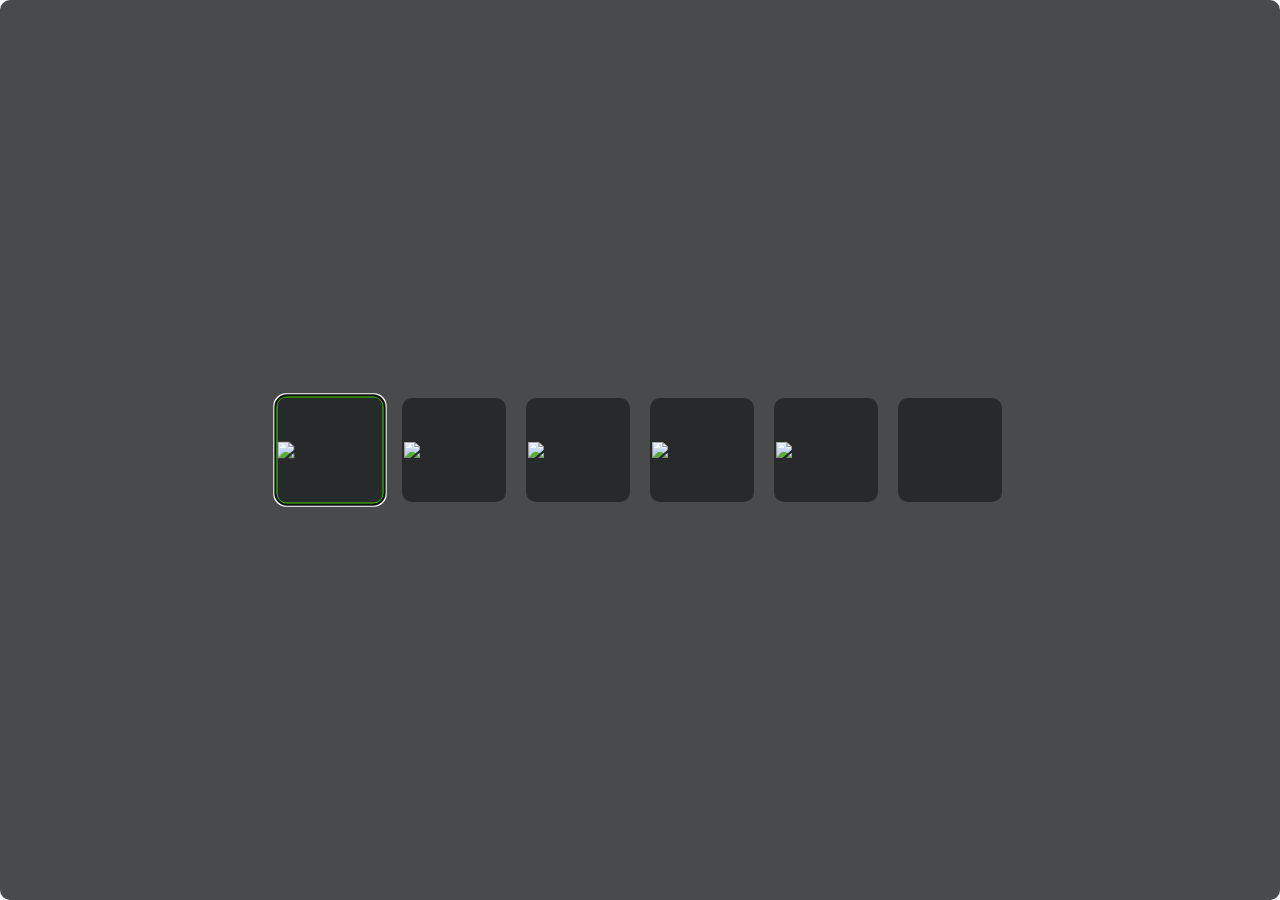
==== index.html @ 9dc302f0 "Add files via upload" ====
<!DOCTYPE html>
<html lang="pt-br">
<head>
    <meta charset="UTF-8">
    <meta name="viewport" content="width=device-width, initial-scale=1.0">
    <title>Site com Menu Centralizado</title>
    <link rel="stylesheet" href="styles.css">
</head>
<body>
    <div class="menu-container">
        <nav class="centralizado">
            <ul>
                <li><a href="pg1.html"><img src="https://fontmeme.com/images/Marvel-Logo.jpg"></a></li>
                <li><a href="xman"><img src="https://preview.redd.it/wq5l33dl4i471.png?auto=webp&s=437ec6c0ac2ad4efa926c4ffc441da5f0da620d2"></a></li>
                <li><a href="#torrents"><img src="https://images.seeklogo.com/logo-png/26/1/torrent-logo-png_seeklogo-267392.png"></a></li>
                <li><a href="#googledrive"><img src="https://images.seeklogo.com/logo-png/52/1/google-drive-logo-png_seeklogo-522460.png"></a></li>
                <li><a href="#dc"><img src="https://seeklogo.com/images/D/dc-comics-logo-13C9D9E8BD-seeklogo.com.png"></a></li>
                <li><a href="#googledrive"><img src=""></a></li>
            </ul>
        </nav>
    </div>

    <script src="scripts.js"></script>
</body>
</html>
---- styles.css ----
body {
    font-family: Arial, sans-serif;
    background-image: url('https://4kwallpapers.com/images/walls/thumbs_3t/8710.jpg');
    background-size: cover; /* Faz a imagem cobrir todo o fundo */
    background-position: center; /* Centraliza a imagem no fundo */
    background-attachment: fixed; /* A imagem ficará fixa durante o rolar da página */
    color: #fff; /* Texto branco para contraste */
    margin: 0;
    padding: 0;
}

.menu-container {
    position: relative;
    width: 100%;
    height: 100vh;
    display: flex;
    justify-content: center;
    align-items: center;
    background-color: rgba(27, 29, 31, 0.8); /* Fundo semi-transparente para contraste */
    border-radius: 10px; /* Bordas arredondadas na área do menu */
}

.centralizado ul  {
    list-style-type: none;
    padding: 0;
    margin: 0;
    display: flex;
    gap: 20px;
    flex-wrap: wrap; /* Permite que os itens se movam para a linha seguinte em telas menores */
    justify-content: center; /* Garante que os itens fiquem centralizados */
}

.centralizado li {
    display: inline-block;
}
li img {
    width: 100%;
}
.centralizado a{
   
    text-decoration: none;
    color: #fff; /* Texto branco */
    font-size: 18px;
    width: 100px; /* Largura fixa de 100px */
    height: 100px; /* Altura de 100px para torná-los quadrados */
    display: flex;
    justify-content: center;
    align-items: center;
    text-align: center;
    border-radius: 10px; /* Bordas arredondadas */
    background-color: rgba(27, 29, 31, 0.7); /* Fundo escuro semi-transparente */
    border: 2px solid transparent; /* Borda invisível inicialmente */
    transition: border 0.3s, transform 0.2s; /* Animação suave */
}

/* Efeitos de hover, foco e clique */
.centralizado a:hover,
.centralizado a:focus {
    border-color: #44d200; /* Contorno verde quando hover ou foco */
    transform: scale(1.05); /* Efeito de aumento suave */
}

.centralizado a:active {
    background-color: #333; /* Fundo escuro ao clicar */
}

/* Estilos responsivos */
@media (max-width: 768px) {
    .centralizado ul {
        flex-direction: column; /* Empilha os itens em telas menores */
    }

    .centralizado a {
        width: 100px; /* Largura fixada para 100px em dispositivos menores */
        height: 100px; /* Altura fixada para 100px em dispositivos menores */
        font-size: 16px; /* Tamanho da fonte ajustado */
    }
}

@media (max-width: 480px) {
    .centralizado a {
        width: 100px; /* Largura fixada para 100px em dispositivos menores */
        height: 100px; /* Altura fixada para 100px em dispositivos menores */
        font-size: 12px; /* Tamanho da fonte ajustado */
    }
}
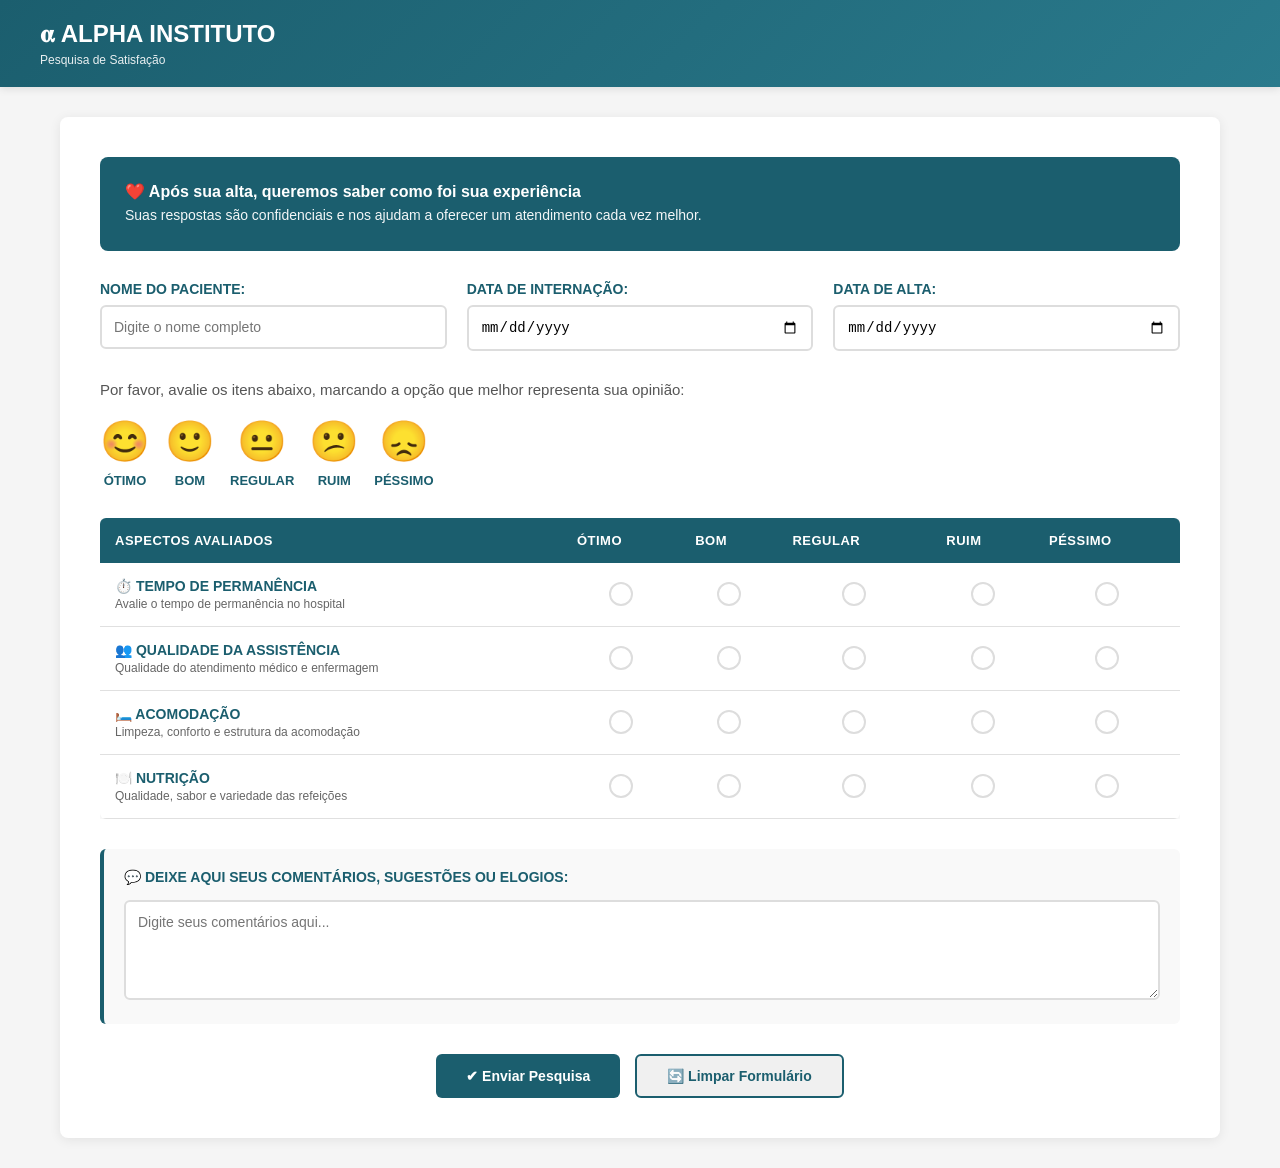
==== commit fc5c2cd3: "Add files via upload" ====
--- a/index.html
+++ b/index.html
@@ -1,25 +1,703 @@
-<!DOCTYPE html>
-<html lang="pt-br">
-<head>
-    <meta charset="UTF-8">
-    <meta name="viewport" content="width=device-width, initial-scale=1.0">
-    <title>Site com Menu Centralizado</title>
-    <link rel="stylesheet" href="styles.css">
-</head>
-<body>
-    <div class="menu-container">
-        <nav class="centralizado">
-            <ul>
-                <li><a href="pg1.html"><img src="https://fontmeme.com/images/Marvel-Logo.jpg"></a></li>
-                <li><a href="xman"><img src="https://preview.redd.it/wq5l33dl4i471.png?auto=webp&s=437ec6c0ac2ad4efa926c4ffc441da5f0da620d2"></a></li>
-                <li><a href="#torrents"><img src="https://images.seeklogo.com/logo-png/26/1/torrent-logo-png_seeklogo-267392.png"></a></li>
-                <li><a href="#googledrive"><img src="https://images.seeklogo.com/logo-png/52/1/google-drive-logo-png_seeklogo-522460.png"></a></li>
-                <li><a href="#dc"><img src="https://seeklogo.com/images/D/dc-comics-logo-13C9D9E8BD-seeklogo.com.png"></a></li>
-                <li><a href="#googledrive"><img src=""></a></li>
-            </ul>
-        </nav>
-    </div>
-
-    <script src="scripts.js"></script>
-</body>
-</html>
+<!DOCTYPE html>
+<html lang="pt-BR">
+<head>
+    <meta charset="UTF-8">
+    <meta name="viewport" content="width=device-width, initial-scale=1.0">
+    <title>Sistema de Pesquisa de Satisfação - Alpha Instituto</title>
+    <style>
+        * {
+            margin: 0;
+            padding: 0;
+            box-sizing: border-box;
+        }
+
+        body {
+            font-family: -apple-system, BlinkMacSystemFont, 'Segoe UI', Arial, sans-serif;
+            background-color: #f5f5f5;
+            color: #333;
+        }
+
+        /* Header */
+        .header {
+            background: linear-gradient(135deg, #1B5E6E 0%, #2a7a8c 100%);
+            color: white;
+            padding: 20px 30px;
+            box-shadow: 0 2px 8px rgba(0,0,0,0.1);
+        }
+
+        .header-content {
+            max-width: 1200px;
+            margin: 0 auto;
+            display: flex;
+            justify-content: space-between;
+            align-items: center;
+        }
+
+        .logo-section h1 {
+            font-size: 24px;
+            margin-bottom: 5px;
+        }
+
+        .logo-section p {
+            font-size: 12px;
+            opacity: 0.9;
+        }
+
+        /* Menu Navigation */
+        .menu-nav {
+            display: flex;
+            gap: 10px;
+        }
+
+        .menu-btn {
+            background: rgba(255,255,255,0.2);
+            border: 2px solid transparent;
+            color: white;
+            padding: 10px 20px;
+            border-radius: 6px;
+            cursor: pointer;
+            font-weight: 600;
+            font-size: 14px;
+            transition: all 0.3s;
+        }
+
+        .menu-btn:hover {
+            background: rgba(255,255,255,0.3);
+        }
+
+        .menu-btn.active {
+            background: white;
+            color: #1B5E6E;
+            border-color: white;
+        }
+
+        /* Container */
+        .container {
+            max-width: 1200px;
+            margin: 30px auto;
+            padding: 0 20px;
+        }
+
+        /* Pages */
+        .page {
+            display: none;
+            background: white;
+            border-radius: 8px;
+            padding: 40px;
+            box-shadow: 0 2px 12px rgba(0,0,0,0.08);
+        }
+
+        .page.active {
+            display: block;
+        }
+
+        /* Survey Page */
+        .info-box {
+            background-color: #1B5E6E;
+            color: white;
+            padding: 25px;
+            margin-bottom: 30px;
+            border-radius: 8px;
+            display: flex;
+            gap: 15px;
+            align-items: flex-start;
+        }
+
+        .info-box h3 {
+            font-size: 16px;
+            margin-bottom: 5px;
+            font-weight: 600;
+        }
+
+        .info-box p {
+            font-size: 14px;
+            opacity: 0.95;
+            line-height: 1.4;
+        }
+
+        .form-row {
+            display: grid;
+            grid-template-columns: 1fr 1fr 1fr;
+            gap: 20px;
+            margin-bottom: 30px;
+        }
+
+        .form-group {
+            display: flex;
+            flex-direction: column;
+        }
+
+        .form-group label {
+            font-weight: 600;
+            color: #1B5E6E;
+            margin-bottom: 8px;
+            font-size: 14px;
+        }
+
+        .form-group input, .form-group select {
+            padding: 12px;
+            border: 2px solid #ddd;
+            border-radius: 6px;
+            font-size: 14px;
+            transition: border-color 0.3s;
+        }
+
+        .form-group input:focus, .form-group select:focus {
+            outline: none;
+            border-color: #1B5E6E;
+        }
+
+        .ratings-header p {
+            font-size: 15px;
+            color: #555;
+            margin-bottom: 20px;
+        }
+
+        .emoji-options {
+            display: flex;
+            gap: 15px;
+            margin-bottom: 30px;
+            flex-wrap: wrap;
+        }
+
+        .emoji-option {
+            display: flex;
+            flex-direction: column;
+            align-items: center;
+            gap: 8px;
+            cursor: pointer;
+        }
+
+        .emoji {
+            font-size: 40px;
+            transition: transform 0.2s;
+        }
+
+        .emoji-option:hover .emoji {
+            transform: scale(1.1);
+        }
+
+        .emoji-label {
+            font-size: 13px;
+            font-weight: 600;
+            color: #1B5E6E;
+        }
+
+        .table-wrapper {
+            overflow-x: auto;
+            margin: 30px 0;
+        }
+
+        table {
+            width: 100%;
+            border-collapse: collapse;
+            background: white;
+            box-shadow: 0 2px 8px rgba(0,0,0,0.08);
+            border-radius: 6px;
+            overflow: hidden;
+        }
+
+        table th {
+            background-color: #1B5E6E;
+            color: white;
+            padding: 15px;
+            text-align: left;
+            font-weight: 600;
+            font-size: 13px;
+            text-transform: uppercase;
+            letter-spacing: 0.5px;
+        }
+
+        table td {
+            padding: 15px;
+            border-bottom: 1px solid #e0e0e0;
+            font-size: 14px;
+        }
+
+        .aspect-name {
+            font-weight: 600;
+            color: #1B5E6E;
+        }
+
+        .aspect-description {
+            font-size: 12px;
+            color: #666;
+            margin-top: 3px;
+        }
+
+        .rating-circle {
+            width: 24px;
+            height: 24px;
+            border: 2px solid #ddd;
+            border-radius: 50%;
+            margin: 0 auto;
+            cursor: pointer;
+            transition: all 0.3s;
+        }
+
+        .rating-circle:hover {
+            border-color: #1B5E6E;
+            background-color: #f0f0f0;
+        }
+
+        .rating-circle.selected {
+            background-color: #1B5E6E;
+            border-color: #1B5E6E;
+        }
+
+        .comments-section {
+            background-color: #f9f9f9;
+            padding: 20px;
+            margin: 30px 0;
+            border-radius: 6px;
+            border-left: 4px solid #1B5E6E;
+        }
+
+        .comments-section textarea {
+            width: 100%;
+            padding: 12px;
+            border: 2px solid #ddd;
+            border-radius: 6px;
+            font-family: inherit;
+            font-size: 14px;
+            resize: vertical;
+            min-height: 100px;
+            transition: border-color 0.3s;
+        }
+
+        .comments-section textarea:focus {
+            outline: none;
+            border-color: #1B5E6E;
+        }
+
+        .action-buttons {
+            display: flex;
+            gap: 15px;
+            margin-top: 30px;
+            justify-content: center;
+        }
+
+        .btn {
+            padding: 12px 30px;
+            border: none;
+            border-radius: 6px;
+            font-weight: 600;
+            font-size: 14px;
+            cursor: pointer;
+            transition: all 0.3s;
+            display: flex;
+            align-items: center;
+            gap: 8px;
+        }
+
+        .btn-primary {
+            background-color: #1B5E6E;
+            color: white;
+        }
+
+        .btn-primary:hover {
+            background-color: #154654;
+            transform: translateY(-2px);
+            box-shadow: 0 4px 12px rgba(27, 94, 110, 0.3);
+        }
+
+        .btn-secondary {
+            background-color: #f0f0f0;
+            color: #1B5E6E;
+            border: 2px solid #1B5E6E;
+        }
+
+        .btn-secondary:hover {
+            background-color: #e8e8e8;
+        }
+
+        /* Dashboard Page */
+        .filters {
+            display: grid;
+            grid-template-columns: repeat(4, 1fr);
+            gap: 15px;
+            margin-bottom: 30px;
+            background: #f9f9f9;
+            padding: 20px;
+            border-radius: 8px;
+        }
+
+        .stats-grid {
+            display: grid;
+            grid-template-columns: repeat(auto-fit, minmax(250px, 1fr));
+            gap: 20px;
+            margin-bottom: 30px;
+        }
+
+        .stat-card {
+            background: white;
+            padding: 20px;
+            border-radius: 8px;
+            box-shadow: 0 2px 8px rgba(0,0,0,0.08);
+            border-left: 4px solid #1B5E6E;
+        }
+
+        .stat-card h3 {
+            color: #666;
+            font-size: 13px;
+            text-transform: uppercase;
+            margin-bottom: 10px;
+            font-weight: 600;
+        }
+
+        .stat-card .value {
+            font-size: 32px;
+            font-weight: 700;
+            color: #1B5E6E;
+        }
+
+        .stat-card .subtext {
+            font-size: 12px;
+            color: #999;
+            margin-top: 5px;
+        }
+
+        .charts-container {
+            display: grid;
+            grid-template-columns: repeat(auto-fit, minmax(400px, 1fr));
+            gap: 30px;
+            margin-bottom: 30px;
+        }
+
+        .chart-box {
+            background: white;
+            padding: 20px;
+            border-radius: 8px;
+            box-shadow: 0 2px 8px rgba(0,0,0,0.08);
+        }
+
+        .chart-box h3 {
+            color: #1B5E6E;
+            font-size: 16px;
+            margin-bottom: 20px;
+            font-weight: 600;
+        }
+
+        .chart-box canvas {
+            max-height: 300px;
+        }
+
+        /* Report Page */
+        .report-header {
+            text-align: center;
+            margin-bottom: 30px;
+            padding: 20px;
+            background: #f9f9f9;
+            border-radius: 8px;
+        }
+
+        .report-header h2 {
+            color: #1B5E6E;
+            margin-bottom: 10px;
+        }
+
+        .report-period {
+            font-size: 14px;
+            color: #666;
+        }
+
+        .report-section {
+            margin-bottom: 30px;
+            background: white;
+            padding: 20px;
+            border-radius: 8px;
+            border-left: 4px solid #1B5E6E;
+        }
+
+        .report-section h3 {
+            color: #1B5E6E;
+            margin-bottom: 15px;
+            font-size: 16px;
+        }
+
+        .report-table {
+            width: 100%;
+            border-collapse: collapse;
+            margin-top: 15px;
+        }
+
+        .report-table th {
+            background-color: #1B5E6E;
+            color: white;
+            padding: 12px;
+            text-align: left;
+            font-weight: 600;
+        }
+
+        .report-table td {
+            padding: 12px;
+            border-bottom: 1px solid #e0e0e0;
+        }
+
+        .report-table tr:nth-child(even) {
+            background-color: #f9f9f9;
+        }
+
+        .print-btn {
+            margin-top: 20px;
+            text-align: center;
+        }
+
+        /* Modal */
+        .modal {
+            display: none;
+            position: fixed;
+            top: 0;
+            left: 0;
+            width: 100%;
+            height: 100%;
+            background: rgba(0,0,0,0.5);
+            z-index: 1000;
+            align-items: center;
+            justify-content: center;
+        }
+
+        .modal.active {
+            display: flex;
+        }
+
+        .modal-content {
+            background: white;
+            padding: 30px;
+            border-radius: 8px;
+            max-width: 500px;
+            width: 90%;
+            box-shadow: 0 8px 24px rgba(0,0,0,0.2);
+        }
+
+        .modal-header {
+            font-size: 20px;
+            font-weight: 600;
+            color: #1B5E6E;
+            margin-bottom: 20px;
+        }
+
+        .modal-footer {
+            display: flex;
+            gap: 10px;
+            margin-top: 20px;
+            justify-content: flex-end;
+        }
+
+        /* Responsive */
+        @media (max-width: 768px) {
+            .form-row {
+                grid-template-columns: 1fr;
+            }
+
+            .filters {
+                grid-template-columns: 1fr;
+            }
+
+            .charts-container {
+                grid-template-columns: 1fr;
+            }
+
+            .menu-nav {
+                flex-wrap: wrap;
+            }
+
+            .menu-btn {
+                flex: 1;
+                text-align: center;
+            }
+
+            .header-content {
+                flex-direction: column;
+                gap: 15px;
+            }
+
+            .page {
+                padding: 20px;
+            }
+        }
+
+        .success-message {
+            background-color: #d4edda;
+            color: #155724;
+            padding: 15px;
+            border-radius: 6px;
+            margin-bottom: 20px;
+            display: none;
+        }
+
+        .success-message.show {
+            display: block;
+        }
+    </style>
+</head>
+<body>
+    <div class="header"><div class="header-content"><div class="logo-section">
+        <h1>𝛂 ALPHA INSTITUTO</h1><p>Pesquisa de Satisfação</p></div></div></div>
+    <div class="container">
+        <!-- SURVEY PAGE -->
+        <div id="survey" class="page active">
+            <div class="success-message" id="successMessage">
+                ✓ Pesquisa salva com sucesso!
+            </div>
+
+            <div class="info-box">
+                <div>
+                    <h3>❤️ Após sua alta, queremos saber como foi sua experiência</h3>
+                    <p>Suas respostas são confidenciais e nos ajudam a oferecer um atendimento cada vez melhor.</p>
+                </div>
+            </div>
+
+            <div class="form-row">
+                <div class="form-group">
+                    <label for="patientName">NOME DO PACIENTE:</label>
+                    <input type="text" id="patientName" placeholder="Digite o nome completo">
+                </div>
+                <div class="form-group">
+                    <label for="admissionDate">DATA DE INTERNAÇÃO:</label>
+                    <input type="date" id="admissionDate">
+                </div>
+                <div class="form-group">
+                    <label for="dischargeDate">DATA DE ALTA:</label>
+                    <input type="date" id="dischargeDate">
+                </div>
+            </div>
+
+            <div class="ratings-header">
+                <p>Por favor, avalie os itens abaixo, marcando a opção que melhor representa sua opinião:</p>
+                <div class="emoji-options">
+                    <div class="emoji-option">
+                        <div class="emoji">😊</div>
+                        <div class="emoji-label">ÓTIMO</div>
+                    </div>
+                    <div class="emoji-option">
+                        <div class="emoji">🙂</div>
+                        <div class="emoji-label">BOM</div>
+                    </div>
+                    <div class="emoji-option">
+                        <div class="emoji">😐</div>
+                        <div class="emoji-label">REGULAR</div>
+                    </div>
+                    <div class="emoji-option">
+                        <div class="emoji">😕</div>
+                        <div class="emoji-label">RUIM</div>
+                    </div>
+                    <div class="emoji-option">
+                        <div class="emoji">😞</div>
+                        <div class="emoji-label">PÉSSIMO</div>
+                    </div>
+                </div>
+            </div>
+
+            <div class="table-wrapper">
+                <table>
+                    <thead>
+                        <tr>
+                            <th>ASPECTOS AVALIADOS</th>
+                            <th>ÓTIMO</th>
+                            <th>BOM</th>
+                            <th>REGULAR</th>
+                            <th>RUIM</th>
+                            <th>PÉSSIMO</th>
+                        </tr>
+                    </thead>
+                    <tbody>
+                        <tr>
+                            <td>
+                                <div class="aspect-name">⏱️ TEMPO DE PERMANÊNCIA</div>
+                                <div class="aspect-description">Avalie o tempo de permanência no hospital</div>
+                            </td>
+                            <td class="rating-option"><div class="rating-circle" data-aspect="tempo" data-value="Ótimo" onclick="selectRating(this)"></div></td>
+                            <td class="rating-option"><div class="rating-circle" data-aspect="tempo" data-value="Bom" onclick="selectRating(this)"></div></td>
+                            <td class="rating-option"><div class="rating-circle" data-aspect="tempo" data-value="Regular" onclick="selectRating(this)"></div></td>
+                            <td class="rating-option"><div class="rating-circle" data-aspect="tempo" data-value="Ruim" onclick="selectRating(this)"></div></td>
+                            <td class="rating-option"><div class="rating-circle" data-aspect="tempo" data-value="Péssimo" onclick="selectRating(this)"></div></td>
+                        </tr>
+                        <tr>
+                            <td>
+                                <div class="aspect-name">👥 QUALIDADE DA ASSISTÊNCIA</div>
+                                <div class="aspect-description">Qualidade do atendimento médico e enfermagem</div>
+                            </td>
+                            <td class="rating-option"><div class="rating-circle" data-aspect="qualidade" data-value="Ótimo" onclick="selectRating(this)"></div></td>
+                            <td class="rating-option"><div class="rating-circle" data-aspect="qualidade" data-value="Bom" onclick="selectRating(this)"></div></td>
+                            <td class="rating-option"><div class="rating-circle" data-aspect="qualidade" data-value="Regular" onclick="selectRating(this)"></div></td>
+                            <td class="rating-option"><div class="rating-circle" data-aspect="qualidade" data-value="Ruim" onclick="selectRating(this)"></div></td>
+                            <td class="rating-option"><div class="rating-circle" data-aspect="qualidade" data-value="Péssimo" onclick="selectRating(this)"></div></td>
+                        </tr>
+                        <tr>
+                            <td>
+                                <div class="aspect-name">🛏️ ACOMODAÇÃO</div>
+                                <div class="aspect-description">Limpeza, conforto e estrutura da acomodação</div>
+                            </td>
+                            <td class="rating-option"><div class="rating-circle" data-aspect="acomodacao" data-value="Ótimo" onclick="selectRating(this)"></div></td>
+                            <td class="rating-option"><div class="rating-circle" data-aspect="acomodacao" data-value="Bom" onclick="selectRating(this)"></div></td>
+                            <td class="rating-option"><div class="rating-circle" data-aspect="acomodacao" data-value="Regular" onclick="selectRating(this)"></div></td>
+                            <td class="rating-option"><div class="rating-circle" data-aspect="acomodacao" data-value="Ruim" onclick="selectRating(this)"></div></td>
+                            <td class="rating-option"><div class="rating-circle" data-aspect="acomodacao" data-value="Péssimo" onclick="selectRating(this)"></div></td>
+                        </tr>
+                        <tr>
+                            <td>
+                                <div class="aspect-name">🍽️ NUTRIÇÃO</div>
+                                <div class="aspect-description">Qualidade, sabor e variedade das refeições</div>
+                            </td>
+                            <td class="rating-option"><div class="rating-circle" data-aspect="nutricao" data-value="Ótimo" onclick="selectRating(this)"></div></td>
+                            <td class="rating-option"><div class="rating-circle" data-aspect="nutricao" data-value="Bom" onclick="selectRating(this)"></div></td>
+                            <td class="rating-option"><div class="rating-circle" data-aspect="nutricao" data-value="Regular" onclick="selectRating(this)"></div></td>
+                            <td class="rating-option"><div class="rating-circle" data-aspect="nutricao" data-value="Ruim" onclick="selectRating(this)"></div></td>
+                            <td class="rating-option"><div class="rating-circle" data-aspect="nutricao" data-value="Péssimo" onclick="selectRating(this)"></div></td>
+                        </tr>
+                    </tbody>
+                </table>
+            </div>
+
+            <div class="comments-section">
+                <div style="font-size: 14px; font-weight: 600; color: #1B5E6E; margin-bottom: 15px;">
+                    💬 DEIXE AQUI SEUS COMENTÁRIOS, SUGESTÕES OU ELOGIOS:
+                </div>
+                <textarea id="comments" placeholder="Digite seus comentários aqui..."></textarea>
+            </div>
+
+            <div class="action-buttons">
+                <button class="btn btn-primary" onclick="saveSurvey()">✔ Enviar Pesquisa</button>
+                <button class="btn btn-secondary" onclick="resetForm()">🔄 Limpar Formulário</button>
+            </div>
+        </div>
+
+    </div>
+
+    <script>
+        // >>> COLE AQUI a URL do Apps Script (termina em /exec)
+        const ENDPOINT = 'COLE_A_URL_DO_APPS_SCRIPT_AQUI';
+        let selectedRatings = {};
+
+        function selectRating(el) {
+            document.querySelectorAll(`[data-aspect="${el.dataset.aspect}"]`).forEach(c => c.classList.remove('selected'));
+            el.classList.add('selected');
+            selectedRatings[el.dataset.aspect] = el.dataset.value;
+        }
+        function resetForm() {
+            ['patientName','admissionDate','dischargeDate','comments'].forEach(id => document.getElementById(id).value = '');
+            selectedRatings = {};
+            document.querySelectorAll('.rating-circle').forEach(c => c.classList.remove('selected'));
+        }
+        async function saveSurvey() {
+            const v = id => document.getElementById(id).value.trim();
+            if (!v('patientName') || !v('admissionDate') || !v('dischargeDate')) { alert('Por favor, preencha todos os campos obrigatórios!'); return; }
+            if (Object.keys(selectedRatings).length < 4) { alert('Por favor, avalie todos os aspectos!'); return; }
+            const btn = document.querySelector('.btn-primary'); btn.disabled = true; btn.textContent = 'Enviando...';
+            const payload = { timestamp: new Date().toISOString(), patientName: v('patientName'),
+                admissionDate: v('admissionDate'), dischargeDate: v('dischargeDate'),
+                tempo: selectedRatings.tempo, qualidade: selectedRatings.qualidade,
+                acomodacao: selectedRatings.acomodacao, nutricao: selectedRatings.nutricao, comments: v('comments') };
+            try {
+                await fetch(ENDPOINT, { method: 'POST', mode: 'no-cors', headers: {'Content-Type': 'text/plain;charset=utf-8'}, body: JSON.stringify(payload) });
+                const msg = document.getElementById('successMessage');
+                msg.textContent = '✓ Obrigado! Sua pesquisa foi enviada.'; msg.classList.add('show');
+                setTimeout(() => msg.classList.remove('show'), 4000);
+                resetForm();
+            } catch (e) { alert('Não foi possível enviar. Verifique a conexão e tente novamente.'); }
+            btn.disabled = false; btn.textContent = '✔ Enviar Pesquisa';
+        }
+    </script>
+</body>
+</html>
